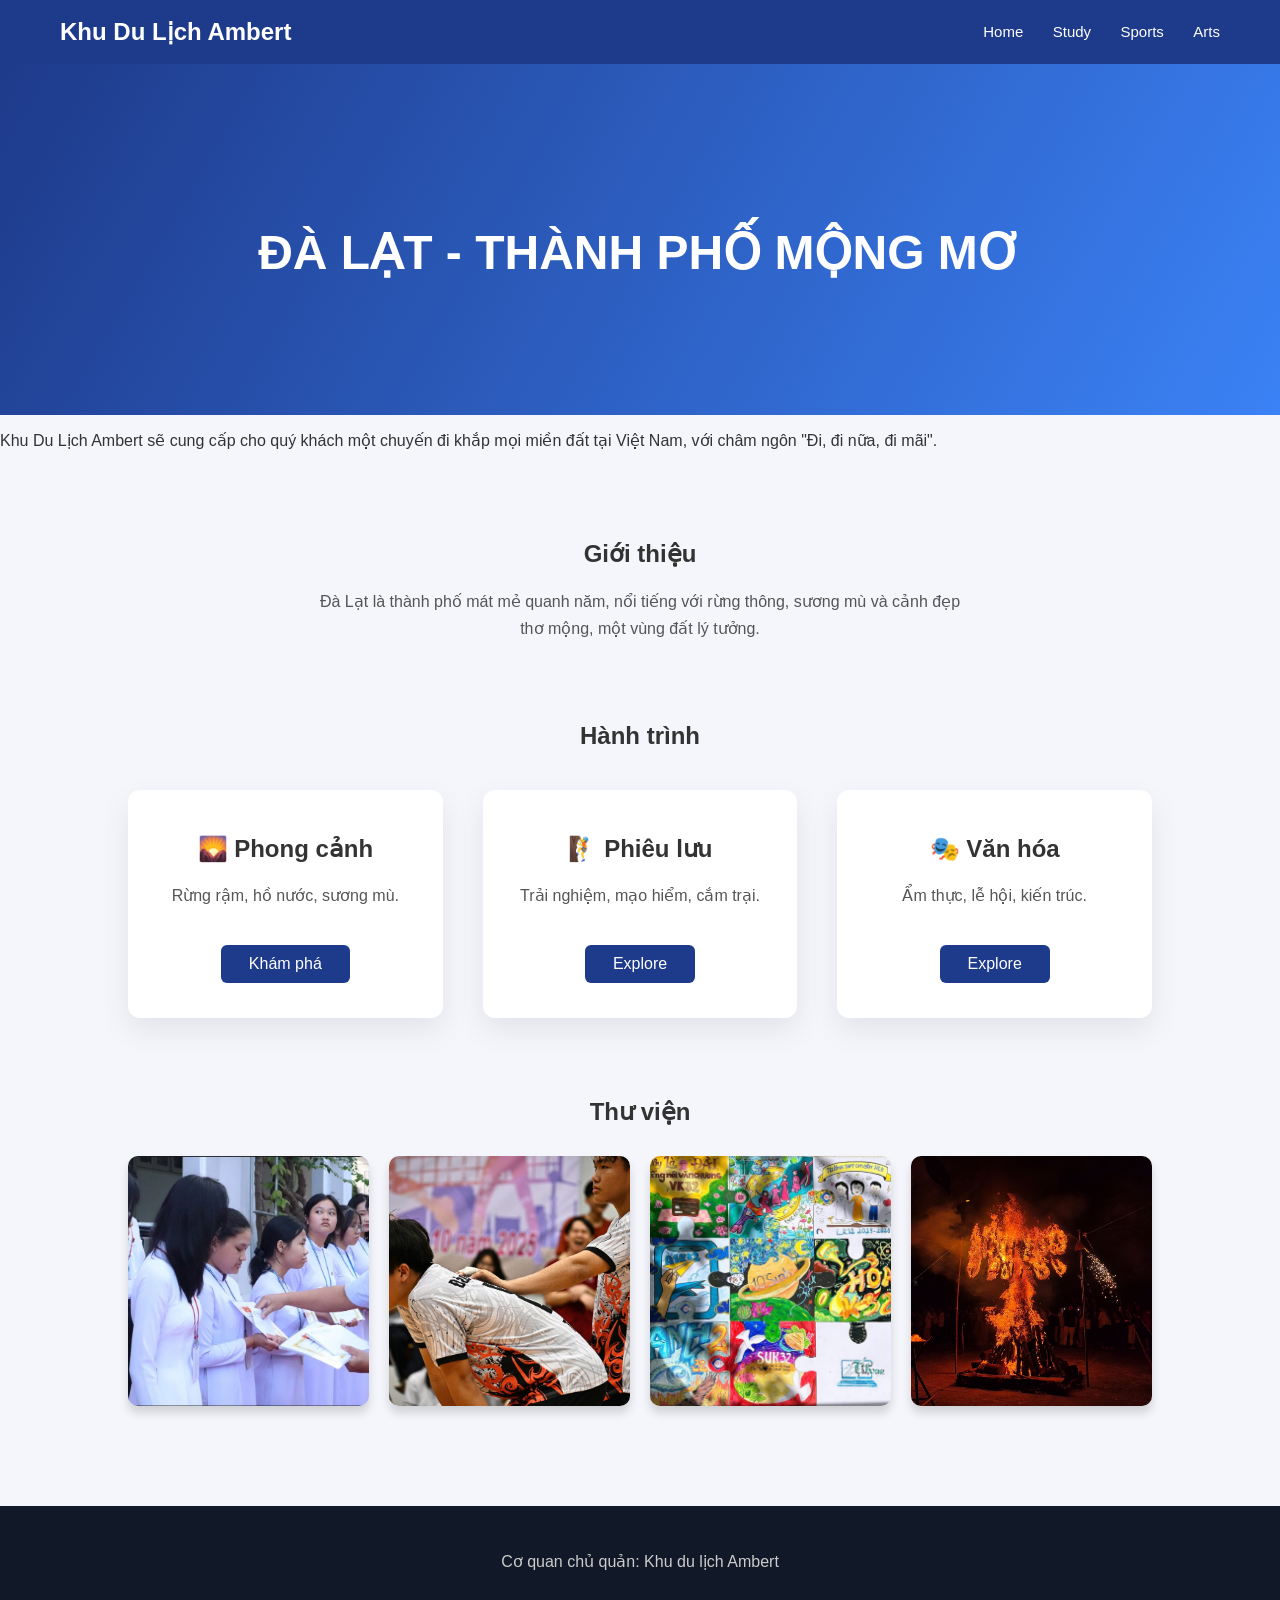
==== index.html @ f50db27b "index.html" ====
<!DOCTYPE html>
<html lang="en">

<head>
<link rel="stylesheet" href="style.css">
<meta charset="UTF-8">
<title>Amlbert Tour</title>



</head>

<body data-page="home">

<nav>

<h2>Khu Du Lịch Ambert</h2>

<div>
<a href="index.html">Home</a>
<a href="study.html">Study</a>
<a href="sports.html">Sports</a>
<a href="art.html">Arts</a>
</div>

</nav>

<section class="hero">

<h1>ĐÀ LẠT - THÀNH PHỐ MỘNG MƠ</h1>
</section>
<p>
Khu Du Lịch Ambert sẽ cung cấp cho quý khách một chuyến đi khắp mọi miền đất tại Việt Nam, với châm ngôn "Đi, đi nữa, đi mãi".
</p>
<section class="about">

<h2>Giới thiệu</h2>

<p>

Đà Lạt là thành phố mát mẻ quanh năm, nổi tiếng với rừng thông, sương mù và cảnh đẹp thơ mộng, một vùng đất lý tưởng.

</p>

</section>


<div class="container">

<h2 style="text-align:center;margin-bottom:40px;">Hành trình</h2>

<div class="clubs">

<div class="club">

<h2>🌄 Phong cảnh</h2>

<p>
Rừng rậm, hồ nước, sương mù.</p>

<a href="study.html">Khám phá</a>

</div>

<div class="club">

<h2>🧗 Phiêu lưu</h2>

<p>
Trải nghiệm, mạo hiểm, cắm trại.</p>

<a href="sports.html">Explore</a>

</div>

<div class="club">

<h2>🎭 Văn hóa</h2>

<p>
Ẩm thực, lễ hội, kiến trúc.</p>

<a href="art.html">Explore</a>

</div>

</div>




<section style="margin-top:80px;text-align:center">

<h2>Thư viện</h2>

<div class="gallery">

<div class="g1"></div>
<div class="g2"></div>
<div class="g3"></div>
<div class="g4"></div>

</div>

</section>


</div>


<footer>

<p>Cơ quan chủ quản: Khu du lịch Ambert</p>

</footer>

</body>
</html>
---- style.css ----
body[data-page="home"]{margin:0;
font-family: "Segoe UI", Arial;
background:#f4f6fb;
color:#333;}
body[data-page="home"] /* NAVBAR */

nav{display:flex;
justify-content:space-between;
align-items:center;
padding:18px 60px;
background:#1e3a8a;
color:white;}
body[data-page="home"] nav h2{margin:0;}
body[data-page="home"] nav a{color:white;
text-decoration:none;
margin-left:25px;
font-size:15px;}
body[data-page="home"] /* HERO */

.hero{background:linear-gradient(120deg,#1e3a8a,#3b82f6);
color:white;
text-align:center;
padding:120px 20px;}
body[data-page="home"] .hero h1{font-size:48px;
margin-bottom:15px;}
body[data-page="home"] .hero p{font-size:18px;
opacity:0.9;
max-width:600px;
margin:auto;}
body[data-page="home"] /* CONTAINER */

.container{width:80%;
margin:auto;
margin-top:80px;}
body[data-page="home"] /* CLUB CARDS */

.clubs{display:flex;
gap:40px;}
body[data-page="home"] .club{background:white;
padding:35px;
border-radius:12px;
box-shadow:0 12px 30px rgba(0,0,0,0.08);
flex:1;
text-align:center;
transition:0.3s;}
body[data-page="home"] .club:hover{transform:translateY(-10px);
box-shadow:0 15px 35px rgba(0,0,0,0.12);}
body[data-page="home"] .club h2{margin-top:10px;}
body[data-page="home"] .club p{color:#555;
line-height:1.6;}
body[data-page="home"] .club a{display:inline-block;
margin-top:20px;
padding:10px 28px;
background:#1e3a8a;
color:white;
text-decoration:none;
border-radius:6px;}
body[data-page="home"] /* ABOUT */

.about{text-align:center;
margin-top:90px;}
body[data-page="home"] .about p{max-width:650px;
margin:auto;
line-height:1.7;
color:#555;}
body[data-page="home"] /* FEATURES */

.features{display:flex;
gap:40px;
margin-top:60px;}
body[data-page="home"] .feature{background:white;
padding:30px;
border-radius:10px;
box-shadow:0 10px 25px rgba(0,0,0,0.08);
flex:1;
text-align:center;}
body[data-page="home"] /* GALLERY */

.gallery{display:grid;
grid-template-columns:repeat(auto-fit,minmax(220px,1fr));
gap:20px;
margin-top:30px;
}
body[data-page="home"] .gallery div{
height:250px;
border-radius:10px;
background-size:cover;
background-position:center;
box-shadow:0 7px 10px rgba(0,0,0,0.15);}
body[data-page="home"] .g1{
background-image:url("index1.jpg");
}

body[data-page="home"] .g2{
background-image:url("index2.jpg");
}

body[data-page="home"] .g3{
background-image:url("index3.jpg");
}

body[data-page="home"] .g4{
background-image:url("index4.jpg");}
body[data-page="home"] /* FOOTER */

footer{margin-top:100px;
background:#111827;
color:#ccc;
padding:40px;
text-align:center;}
body[data-page="home"] footer p{margin:6px 0;}

body[data-page="study"]{margin:0;
font-family:Segoe UI, Arial;
background:#f4f6fb;}
body[data-page="study"] /* NAVBAR */

nav{display:flex;
justify-content:space-between;
align-items:center;
padding:18px 60px;
background:#1e3a8a;
color:white;}
body[data-page="study"] nav a{color:white;
text-decoration:none;
margin-left:25px;}
body[data-page="study"] /* HERO */

.hero{background:linear-gradient(120deg,#f97316,#fdba74);
color:white;
text-align:center;
padding:120px 20px;}
body[data-page="study"] .hero h1{font-size:46px;}
body[data-page="study"] /* CONTAINER */

.container{width:80%;
margin:auto;
margin-top:70px;}
body[data-page="study"] /* CLUBS */

.clubs{display:flex;
flex-wrap:wrap;
gap:30px;}
body[data-page="study"] .club{background:white;
padding:30px;
border-radius:10px;
box-shadow:0 10px 25px rgba(0,0,0,0.08);
flex:1;
min-width:230px;}
body[data-page="study"] .club h3{color:#f97316;}
body[data-page="study"] /* ACTIVITIES */

.activities{margin-top:70px;}
body[data-page="study"] .activities ul{line-height:1.9;}
body[data-page="study"] /* GALLERY */

.gallery{display:grid;
grid-template-columns:repeat(auto-fit,minmax(220px,1fr));
gap:20px;
margin-top:30px;}
body[data-page="study"] .gallery div{
height:250px;
border-radius:10px;
background-size:cover;
background-position:center;
box-shadow:0 7px 10px rgba(0,0,0,0.15);}
body[data-page="study"] .g1{
background-image:url("study1.jpg");
}

body[data-page="study"] .g2{
background-image:url("study2.jpg");
}

body[data-page="study"] .g3{
background-image:url("study3.jpg");
}

body[data-page="study"] .g4{
background-image:url("study4.jpg");
}

body[data-page="study"]

form{margin-top:60px;
background:white;
padding:25px;
border-radius:10px;
box-shadow:0 10px 25px rgba(0,0,0,0.08);}
body[data-page="study"] input,body[data-page="study"] select{width:100%;
padding:10px;
margin:10px 0;}
body[data-page="study"] button{background:#f97316;
color:white;
border:none;
padding:10px 20px;
border-radius:6px;}
body[data-page="study"] /* FOOTER */

footer{margin-top:80px;
background:#111827;
color:#ccc;
text-align:center;
padding:30px;}

body[data-page="sports"] {margin:0;font-family:Segoe UI;background:#f4f6fb;}
body[data-page="sports"] nav{display:flex;
justify-content:space-between;
padding:18px 60px;
background:#1e3a8a;
color:white;}
body[data-page="sports"] nav a{color:white;text-decoration:none;margin-left:25px;}
body[data-page="sports"] .hero{background:linear-gradient(120deg,#16a34a,#4ade80);
color:white;
text-align:center;
padding:120px 20px;}
body[data-page="sports"] .container{width:80%;margin:auto;margin-top:70px;}
body[data-page="sports"] .clubs{display:flex;flex-wrap:wrap;gap:30px;}
body[data-page="sports"] .club{background:white;
padding:30px;
border-radius:10px;
box-shadow:0 10px 25px rgba(0,0,0,0.08);
flex:1;
min-width:230px;}
body[data-page="sports"] .club h3{color:#16a34a;}
body[data-page="sports"] .gallery{display:grid;
grid-template-columns:repeat(auto-fit,minmax(220px,1fr));
gap:20px;
margin-top:30px;}
body[data-page="sports"] .gallery div{
height:250px;
border-radius:10px;
background-size:cover;
background-position:center;
box-shadow:0 7px 10px rgba(0,0,0,0.15);
}
body[data-page="sports"] .g1{
background-image:url("sports1.jpg");
}

body[data-page="sports"] .g2{
background-image:url("sports2.jpg");
}

body[data-page="sports"] .g3{
background-image:url("sports3.jpg");
}

body[data-page="sports"] .g4{
background-image:url("sports4.jpg");
}
body[data-page="sports"] form{margin-top:60px;
background:white;
padding:25px;
border-radius:10px;
box-shadow:0 10px 25px rgba(0,0,0,0.08);}
body[data-page="sports"] input,body[data-page="sports"] select{width:100%;padding:10px;margin:10px 0;}
body[data-page="sports"] button{background:#16a34a;
color:white;
border:none;
padding:10px 20px;
border-radius:6px;}
body[data-page="sports"] footer{margin-top:80px;
background:#111827;
color:#ccc;
text-align:center;
padding:30px;}

body[data-page="art"] {margin:0;font-family:Segoe UI;background:#f4f6fb;}
body[data-page="art"] nav{display:flex;
justify-content:space-between;
padding:18px 60px;
background:#1e3a8a;
color:white;}
body[data-page="art"] nav a{color:white;text-decoration:none;margin-left:25px;}
body[data-page="art"] .hero{background:linear-gradient(120deg,#9333ea,#c084fc);
color:white;
text-align:center;
padding:120px 20px;}
body[data-page="art"] .container{width:80%;margin:auto;margin-top:70px;}
body[data-page="art"] .clubs{display:flex;flex-wrap:wrap;gap:30px;}
body[data-page="art"] .club{background:white;
padding:30px;
border-radius:10px;
box-shadow:0 10px 25px rgba(0,0,0,0.08);
flex:1;
min-width:230px;}
body[data-page="art"] .club h3{color:#9333ea;}
body[data-page="art"] .gallery{display:grid;
grid-template-columns:repeat(auto-fit,minmax(220px,1fr));
gap:20px;
margin-top:30px;}
body[data-page="art"] .gallery div{
height:250px;
border-radius:10px;
background-size:cover;
background-position:center;
box-shadow:0 7px 10px rgba(0,0,0,0.15);}
body[data-page="art"] .g1{
background-image:url("art1.jpg");
}

body[data-page="art"] .g2{
background-image:url("art2.jpg");
}

body[data-page="art"] .g3{
background-image:url("art3.jpg");
}

body[data-page="art"] .g4{
background-image:url("art4.jpg");
}
body[data-page="art"] form{margin-top:60px;
background:white;
padding:25px;
border-radius:10px;
box-shadow:0 10px 25px rgba(0,0,0,0.08);}
body[data-page="art"] input,body[data-page="art"] select{width:100%;padding:10px;margin:10px 0;}
body[data-page="art"] button{background:#9333ea;
color:white;
border:none;
padding:10px 20px;
border-radius:6px;}
body[data-page="art"] footer{margin-top:80px;
background:#111827;
color:#ccc;
text-align:center;
padding:30px;}
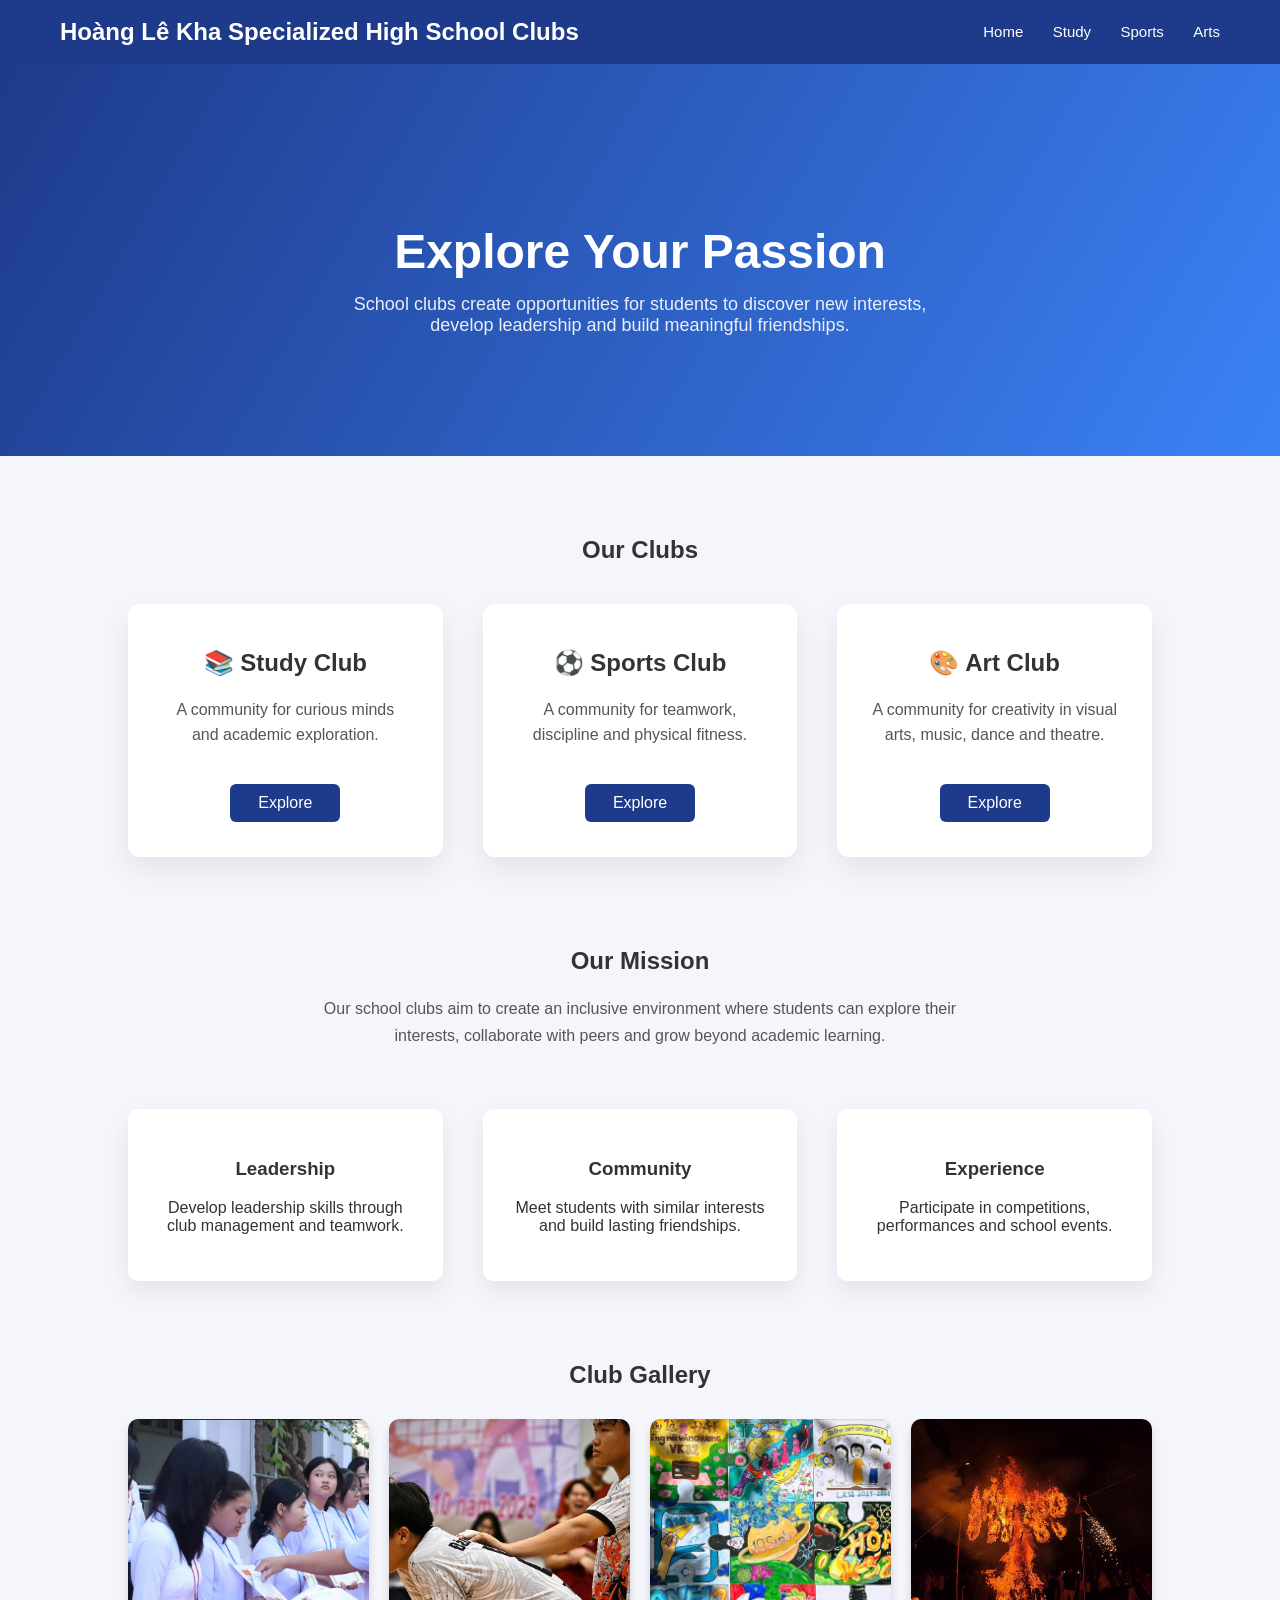
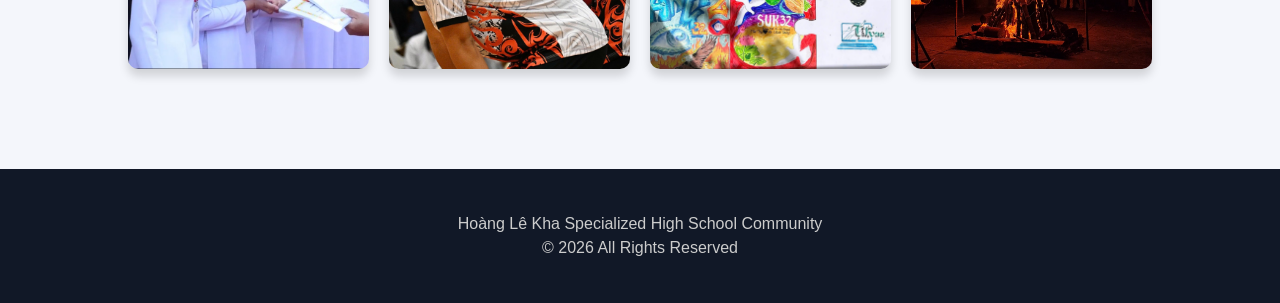
==== commit 19eb7284: "index.html" ====
--- a/index.html
+++ b/index.html
@@ -4,7 +4,7 @@
 <head>
 <link rel="stylesheet" href="style.css">
 <meta charset="UTF-8">
-<title>Amlbert Tour</title>
+<title>School Clubs</title>
 
 
 
@@ -14,7 +14,7 @@
 
 <nav>
 
-<h2>Khu Du Lịch Ambert</h2>
+<h2>Hoàng Lê Kha Specialized High School Clubs</h2>
 
 <div>
 <a href="index.html">Home</a>
@@ -27,47 +27,39 @@
 
 <section class="hero">
 
-<h1>ĐÀ LẠT - THÀNH PHỐ MỘNG MƠ</h1>
-</section>
-<p>
-Khu Du Lịch Ambert sẽ cung cấp cho quý khách một chuyến đi khắp mọi miền đất tại Việt Nam, với châm ngôn "Đi, đi nữa, đi mãi".
-</p>
-<section class="about">
-
-<h2>Giới thiệu</h2>
+<h1>Explore Your Passion</h1>
 
 <p>
-
-Đà Lạt là thành phố mát mẻ quanh năm, nổi tiếng với rừng thông, sương mù và cảnh đẹp thơ mộng, một vùng đất lý tưởng.
-
+School clubs create opportunities for students to discover new interests,
+develop leadership and build meaningful friendships.
 </p>
 
 </section>
 
-
 <div class="container">
 
-<h2 style="text-align:center;margin-bottom:40px;">Hành trình</h2>
+<h2 style="text-align:center;margin-bottom:40px;">Our Clubs</h2>
 
 <div class="clubs">
 
 <div class="club">
 
-<h2>🌄 Phong cảnh</h2>
+<h2>📚 Study Club</h2>
 
 <p>
-Rừng rậm, hồ nước, sương mù.</p>
+A community for curious minds and 
+academic exploration.</p>
 
-<a href="study.html">Khám phá</a>
+<a href="study.html">Explore</a>
 
 </div>
 
 <div class="club">
 
-<h2>🧗 Phiêu lưu</h2>
+<h2>⚽ Sports Club</h2>
 
 <p>
-Trải nghiệm, mạo hiểm, cắm trại.</p>
+A community for teamwork, discipline and physical fitness.</p>
 
 <a href="sports.html">Explore</a>
 
@@ -75,10 +67,10 @@
 
 <div class="club">
 
-<h2>🎭 Văn hóa</h2>
+<h2>🎨 Art Club</h2>
 
 <p>
-Ẩm thực, lễ hội, kiến trúc.</p>
+A community for creativity in visual arts, music, dance and theatre.</p>
 
 <a href="art.html">Explore</a>
 
@@ -87,11 +79,44 @@
 </div>
 
 
+<section class="about">
+
+<h2>Our Mission</h2>
+
+<p>
+
+Our school clubs aim to create an inclusive environment where students
+can explore their interests, collaborate with peers and grow beyond
+academic learning.
+
+</p>
+
+</section>
+
+
+<section class="features">
+
+<div class="feature">
+<h3>Leadership</h3>
+<p>Develop leadership skills through club management and teamwork.</p>
+</div>
+
+<div class="feature">
+<h3>Community</h3>
+<p>Meet students with similar interests and build lasting friendships.</p>
+</div>
+
+<div class="feature">
+<h3>Experience</h3>
+<p>Participate in competitions, performances and school events.</p>
+</div>
+
+</section>
 
 
 <section style="margin-top:80px;text-align:center">
 
-<h2>Thư viện</h2>
+<h2>Club Gallery</h2>
 
 <div class="gallery">
 
@@ -110,7 +135,8 @@
 
 <footer>
 
-<p>Cơ quan chủ quản: Khu du lịch Ambert</p>
+<p>Hoàng Lê Kha Specialized High School Community</p>
+<p>© 2026 All Rights Reserved</p>
 
 </footer>
 
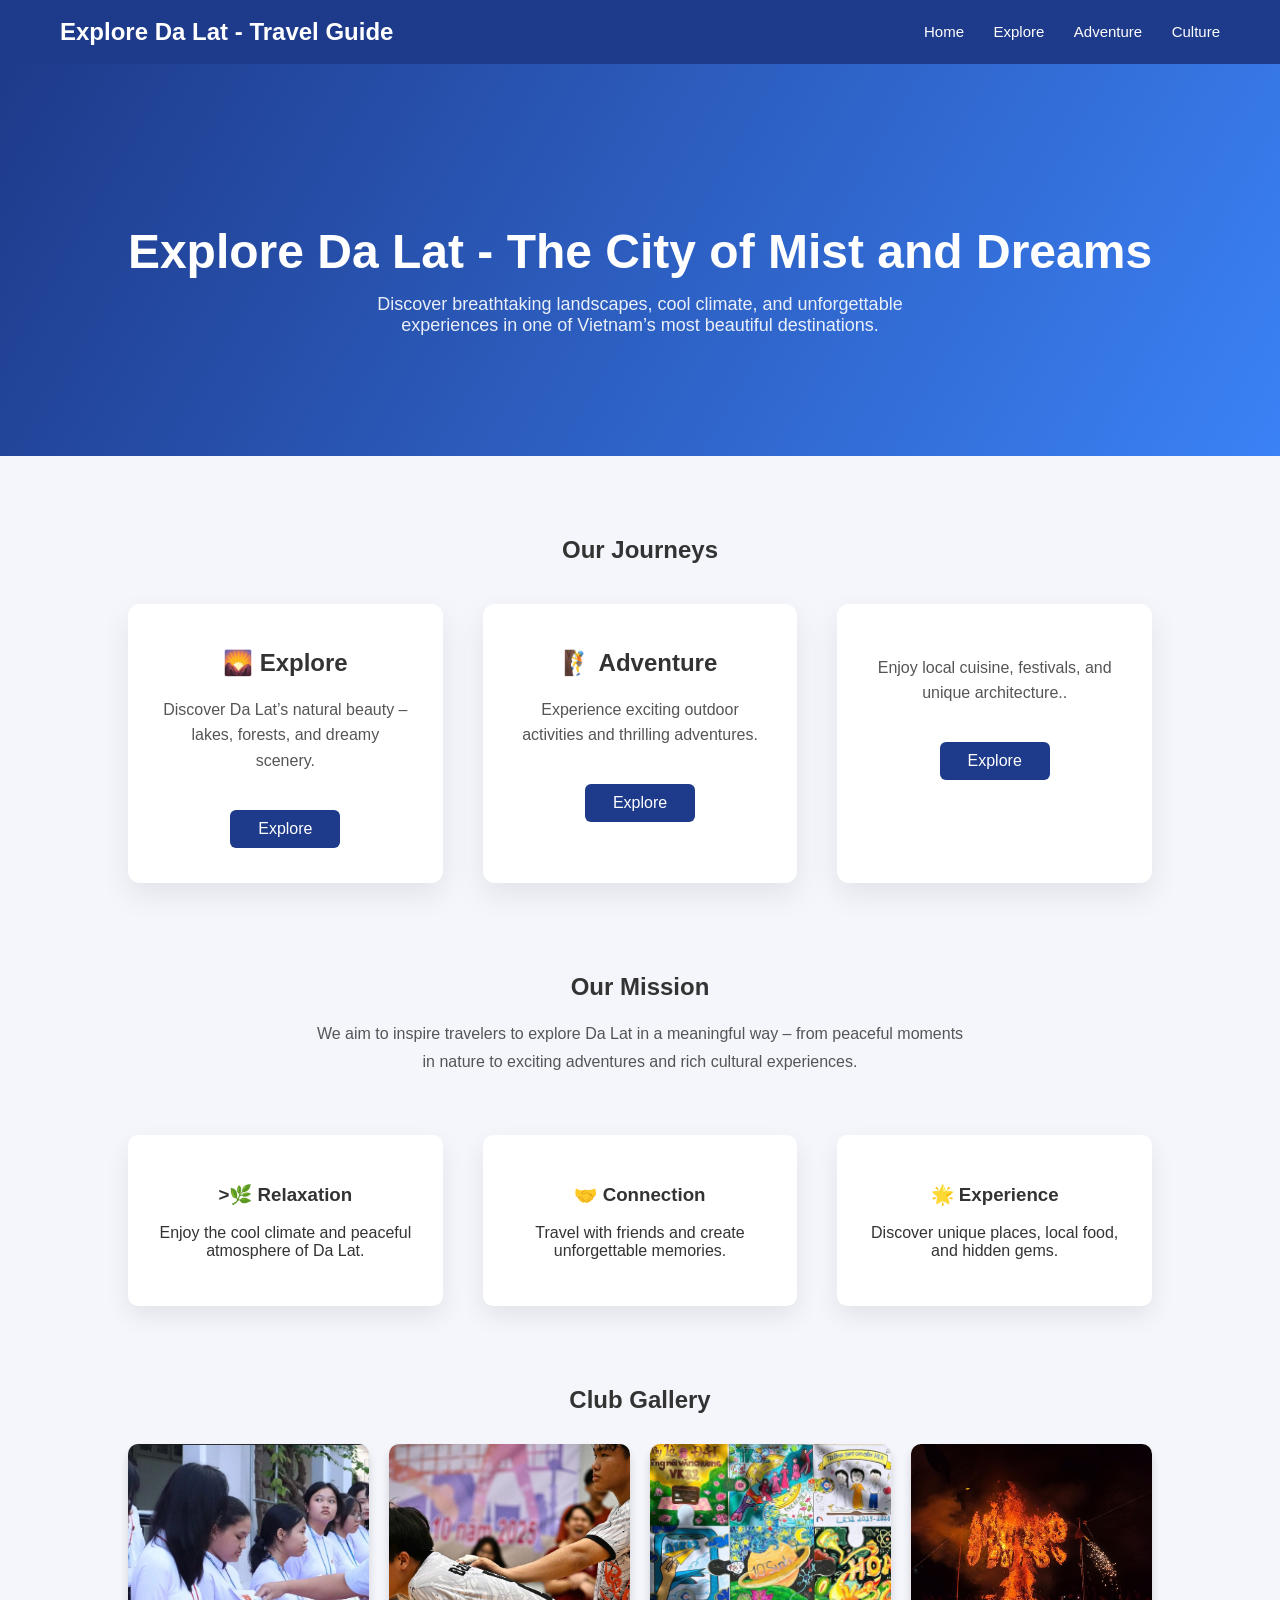
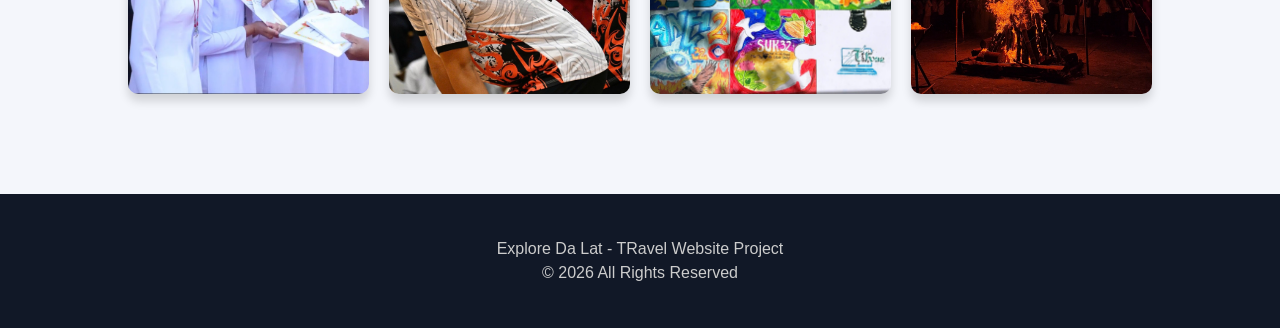
==== commit 539fc0c6: "index.html" ====
--- a/index.html
+++ b/index.html
@@ -14,41 +14,39 @@
 
 <nav>
 
-<h2>Hoàng Lê Kha Specialized High School Clubs</h2>
+<h2>Explore Da Lat - Travel Guide</h2>
 
 <div>
 <a href="index.html">Home</a>
-<a href="study.html">Study</a>
-<a href="sports.html">Sports</a>
-<a href="art.html">Arts</a>
+<a href="study.html">Explore</a>
+<a href="sports.html">Adventure</a>
+<a href="art.html">Culture</a>
 </div>
 
 </nav>
 
 <section class="hero">
 
-<h1>Explore Your Passion</h1>
+<h1>Explore Da Lat - The City of Mist and Dreams</h1>
 
 <p>
-School clubs create opportunities for students to discover new interests,
-develop leadership and build meaningful friendships.
+Discover breathtaking landscapes, cool climate, and unforgettable experiences in one of Vietnam’s most beautiful destinations.
 </p>
 
 </section>
 
 <div class="container">
 
-<h2 style="text-align:center;margin-bottom:40px;">Our Clubs</h2>
+<h2 style="text-align:center;margin-bottom:40px;">Our Journeys</h2>
 
 <div class="clubs">
 
 <div class="club">
 
-<h2>📚 Study Club</h2>
+<h2>🌄 Explore</h2>
 
 <p>
-A community for curious minds and 
-academic exploration.</p>
+Discover Da Lat’s natural beauty – lakes, forests, and dreamy scenery.</p>
 
 <a href="study.html">Explore</a>
 
@@ -56,10 +54,10 @@
 
 <div class="club">
 
-<h2>⚽ Sports Club</h2>
+<h2>🧗 Adventure</h2>
 
 <p>
-A community for teamwork, discipline and physical fitness.</p>
+Experience exciting outdoor activities and thrilling adventures.</p>
 
 <a href="sports.html">Explore</a>
 
@@ -67,10 +65,10 @@
 
 <div class="club">
 
-<h2>🎨 Art Club</h2>
+<h2🎭 Culture</h2>
 
 <p>
-A community for creativity in visual arts, music, dance and theatre.</p>
+Enjoy local cuisine, festivals, and unique architecture..</p>
 
 <a href="art.html">Explore</a>
 
@@ -85,9 +83,7 @@
 
 <p>
 
-Our school clubs aim to create an inclusive environment where students
-can explore their interests, collaborate with peers and grow beyond
-academic learning.
+  We aim to inspire travelers to explore Da Lat in a meaningful way – from peaceful moments in nature to exciting adventures and rich cultural experiences.
 
 </p>
 
@@ -97,18 +93,18 @@
 <section class="features">
 
 <div class="feature">
-<h3>Leadership</h3>
-<p>Develop leadership skills through club management and teamwork.</p>
+<h3>>🌿 Relaxation</h3>
+<p>Enjoy the cool climate and peaceful atmosphere of Da Lat.</p>
 </div>
 
 <div class="feature">
-<h3>Community</h3>
-<p>Meet students with similar interests and build lasting friendships.</p>
+<h3>🤝 Connection</h3>
+<p>Travel with friends and create unforgettable memories.</p>
 </div>
 
 <div class="feature">
-<h3>Experience</h3>
-<p>Participate in competitions, performances and school events.</p>
+<h3>🌟 Experience</h3>
+<p>Discover unique places, local food, and hidden gems.</p>
 </div>
 
 </section>
@@ -135,7 +131,7 @@
 
 <footer>
 
-<p>Hoàng Lê Kha Specialized High School Community</p>
+<p>Explore Da Lat - TRavel Website Project</p>
 <p>© 2026 All Rights Reserved</p>
 
 </footer>
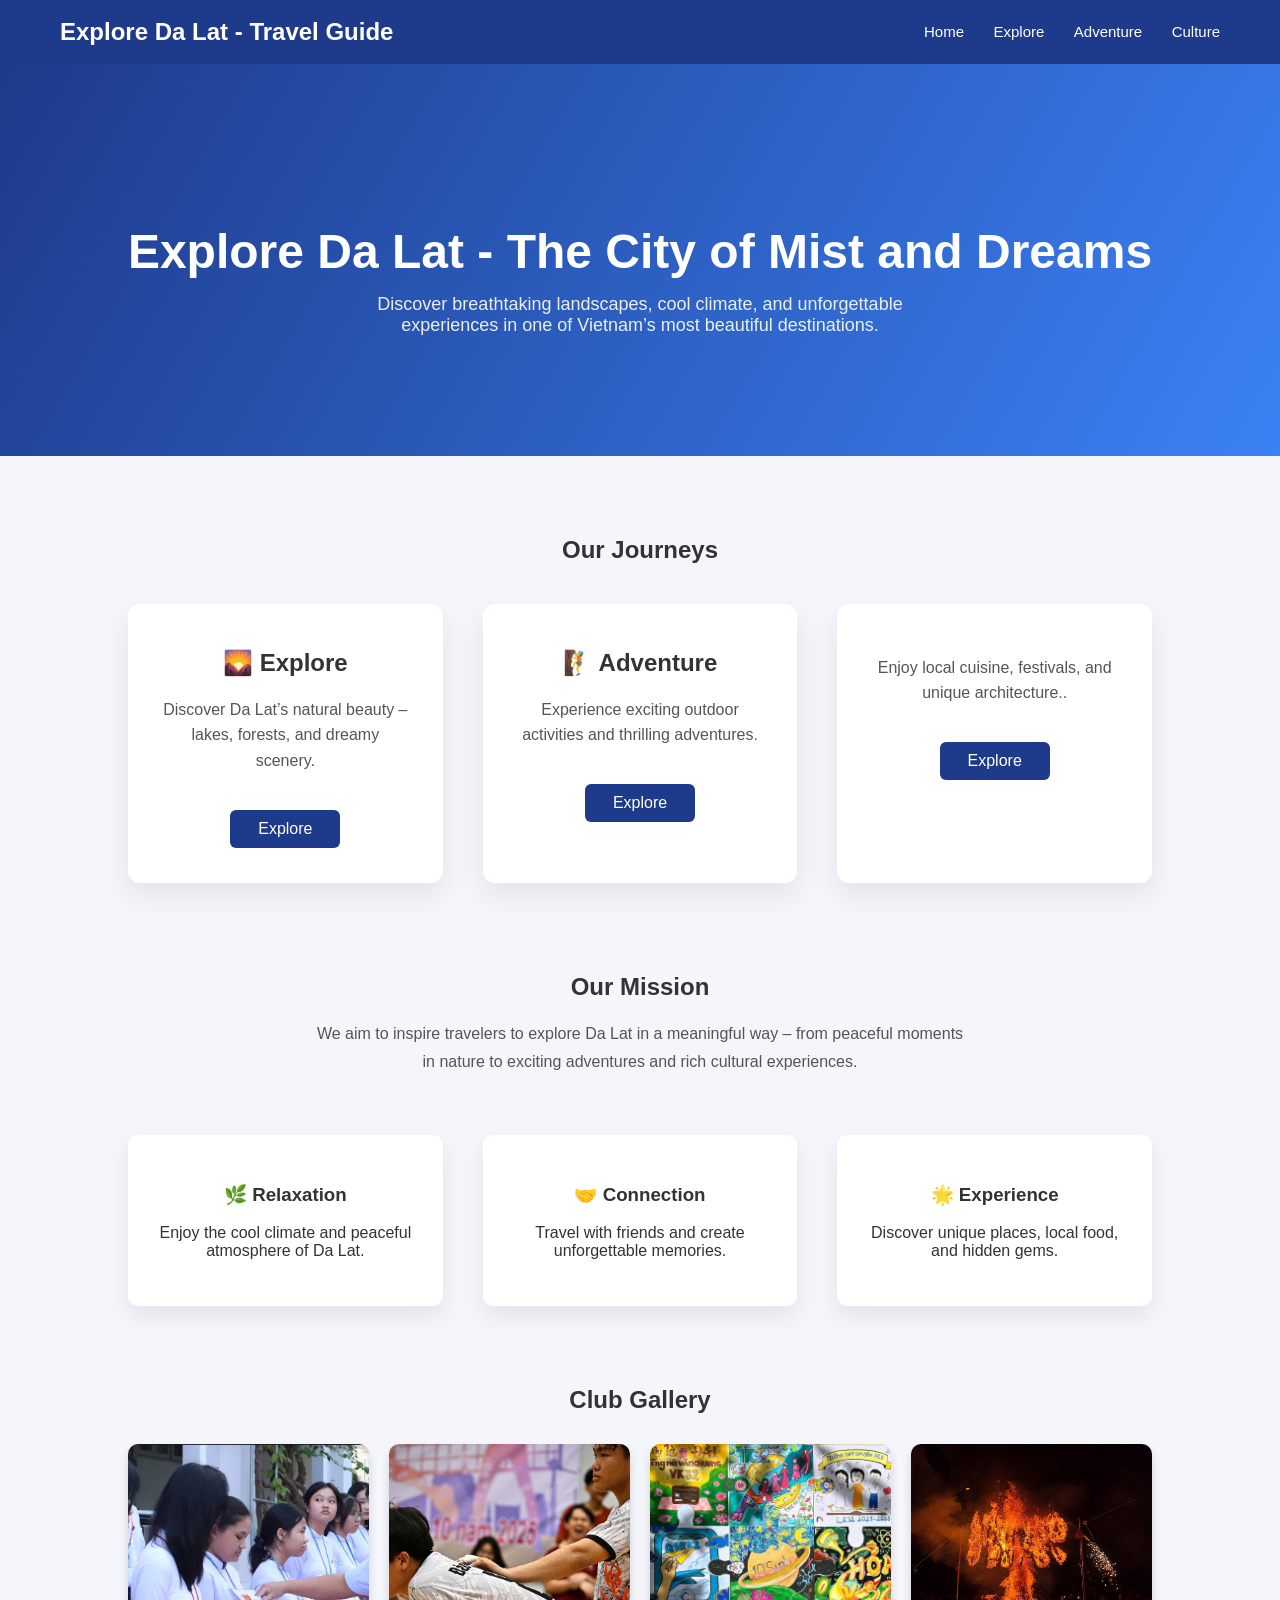
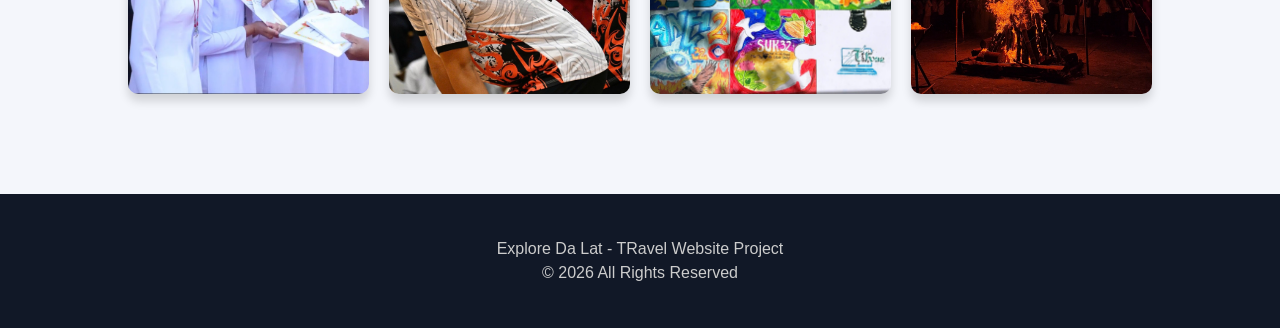
==== commit 9e3b809d: "index.html" ====
--- a/index.html
+++ b/index.html
@@ -93,7 +93,7 @@
 <section class="features">
 
 <div class="feature">
-<h3>>🌿 Relaxation</h3>
+<h3>🌿 Relaxation</h3>
 <p>Enjoy the cool climate and peaceful atmosphere of Da Lat.</p>
 </div>
 
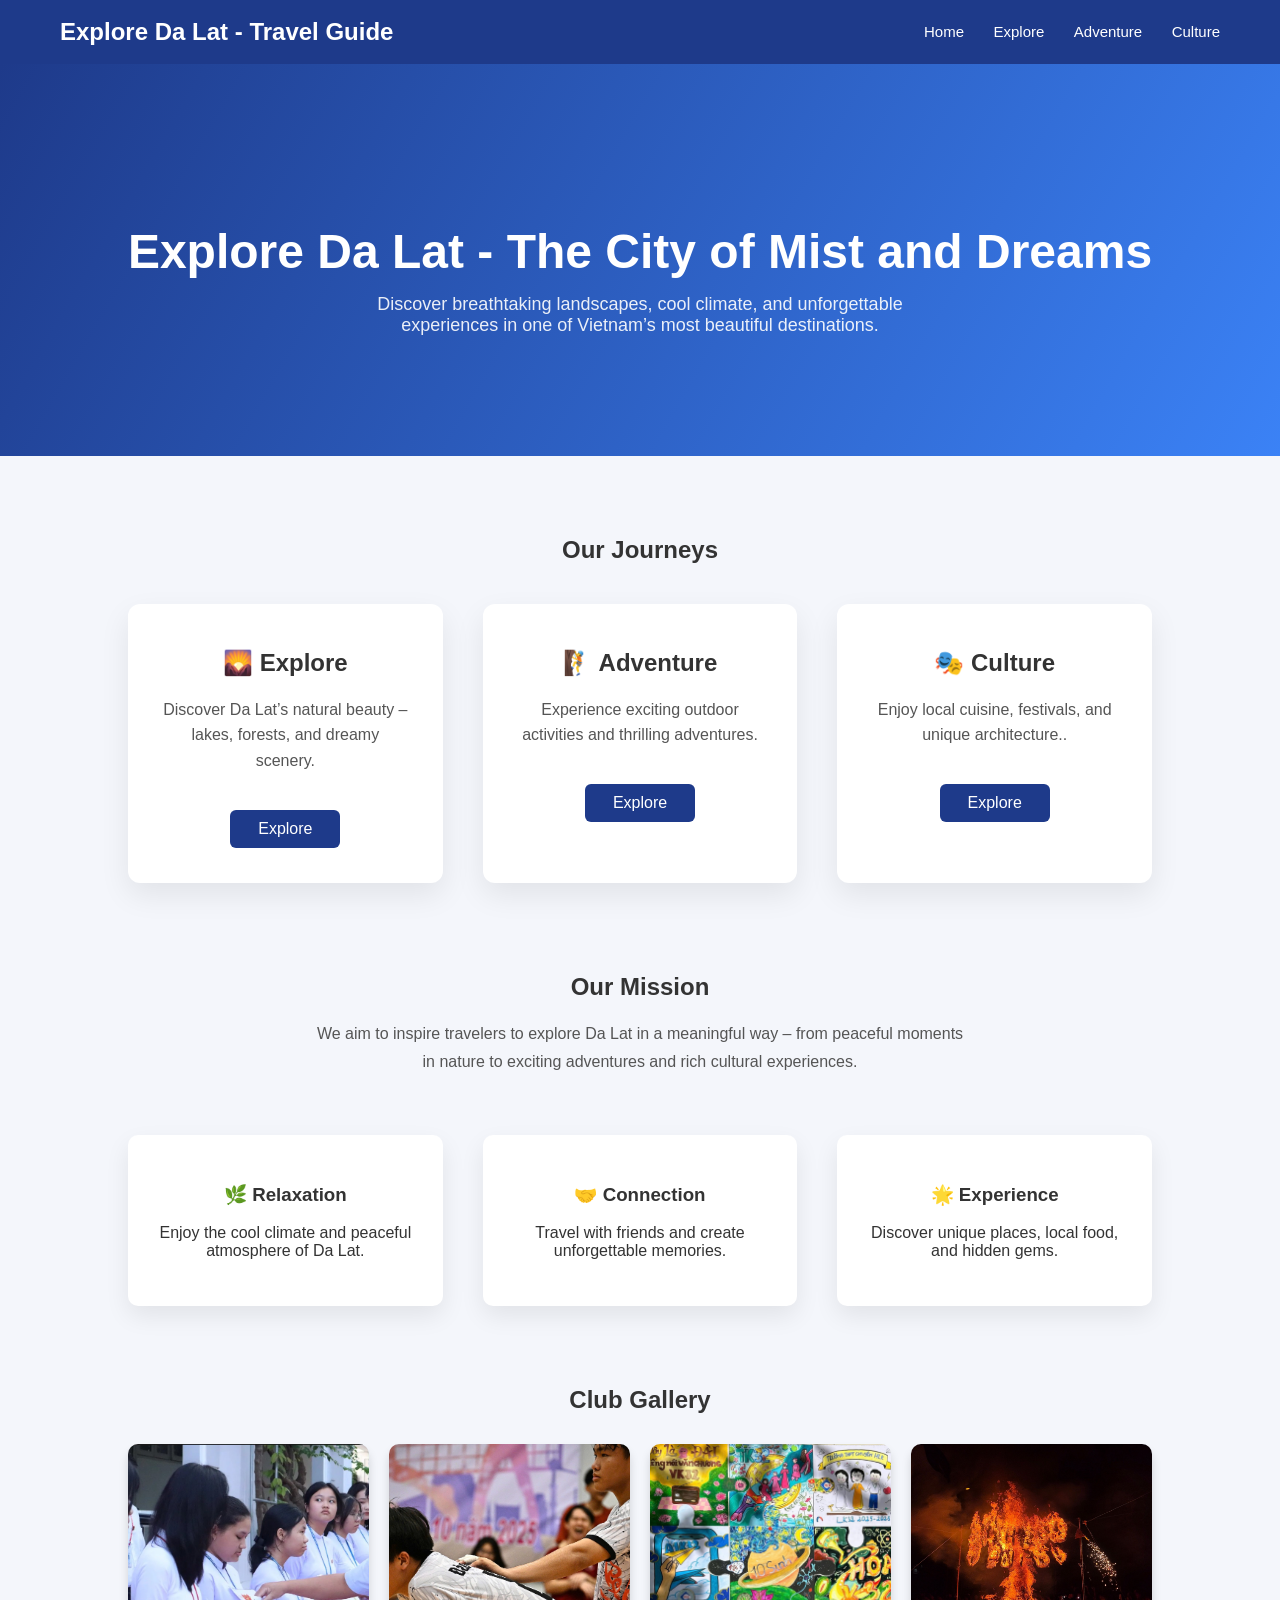
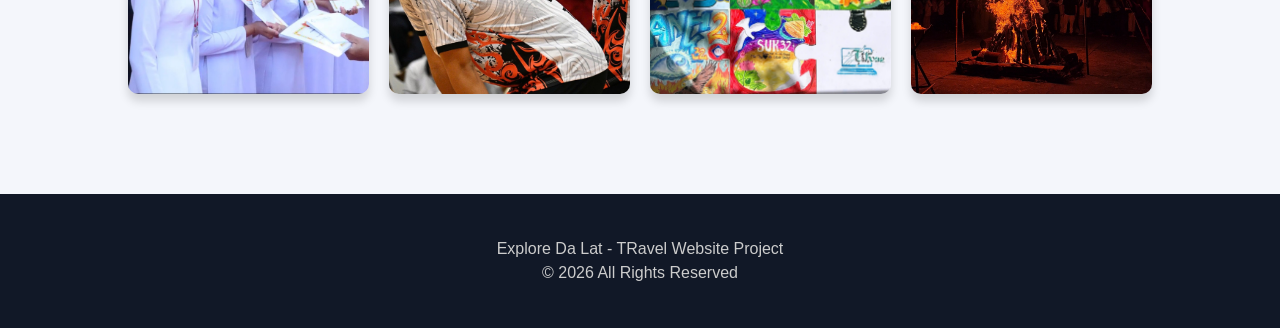
==== commit f500bbf8: "index.html" ====
--- a/index.html
+++ b/index.html
@@ -65,7 +65,7 @@
 
 <div class="club">
 
-<h2🎭 Culture</h2>
+<h2>🎭 Culture</h2>
 
 <p>
 Enjoy local cuisine, festivals, and unique architecture..</p>
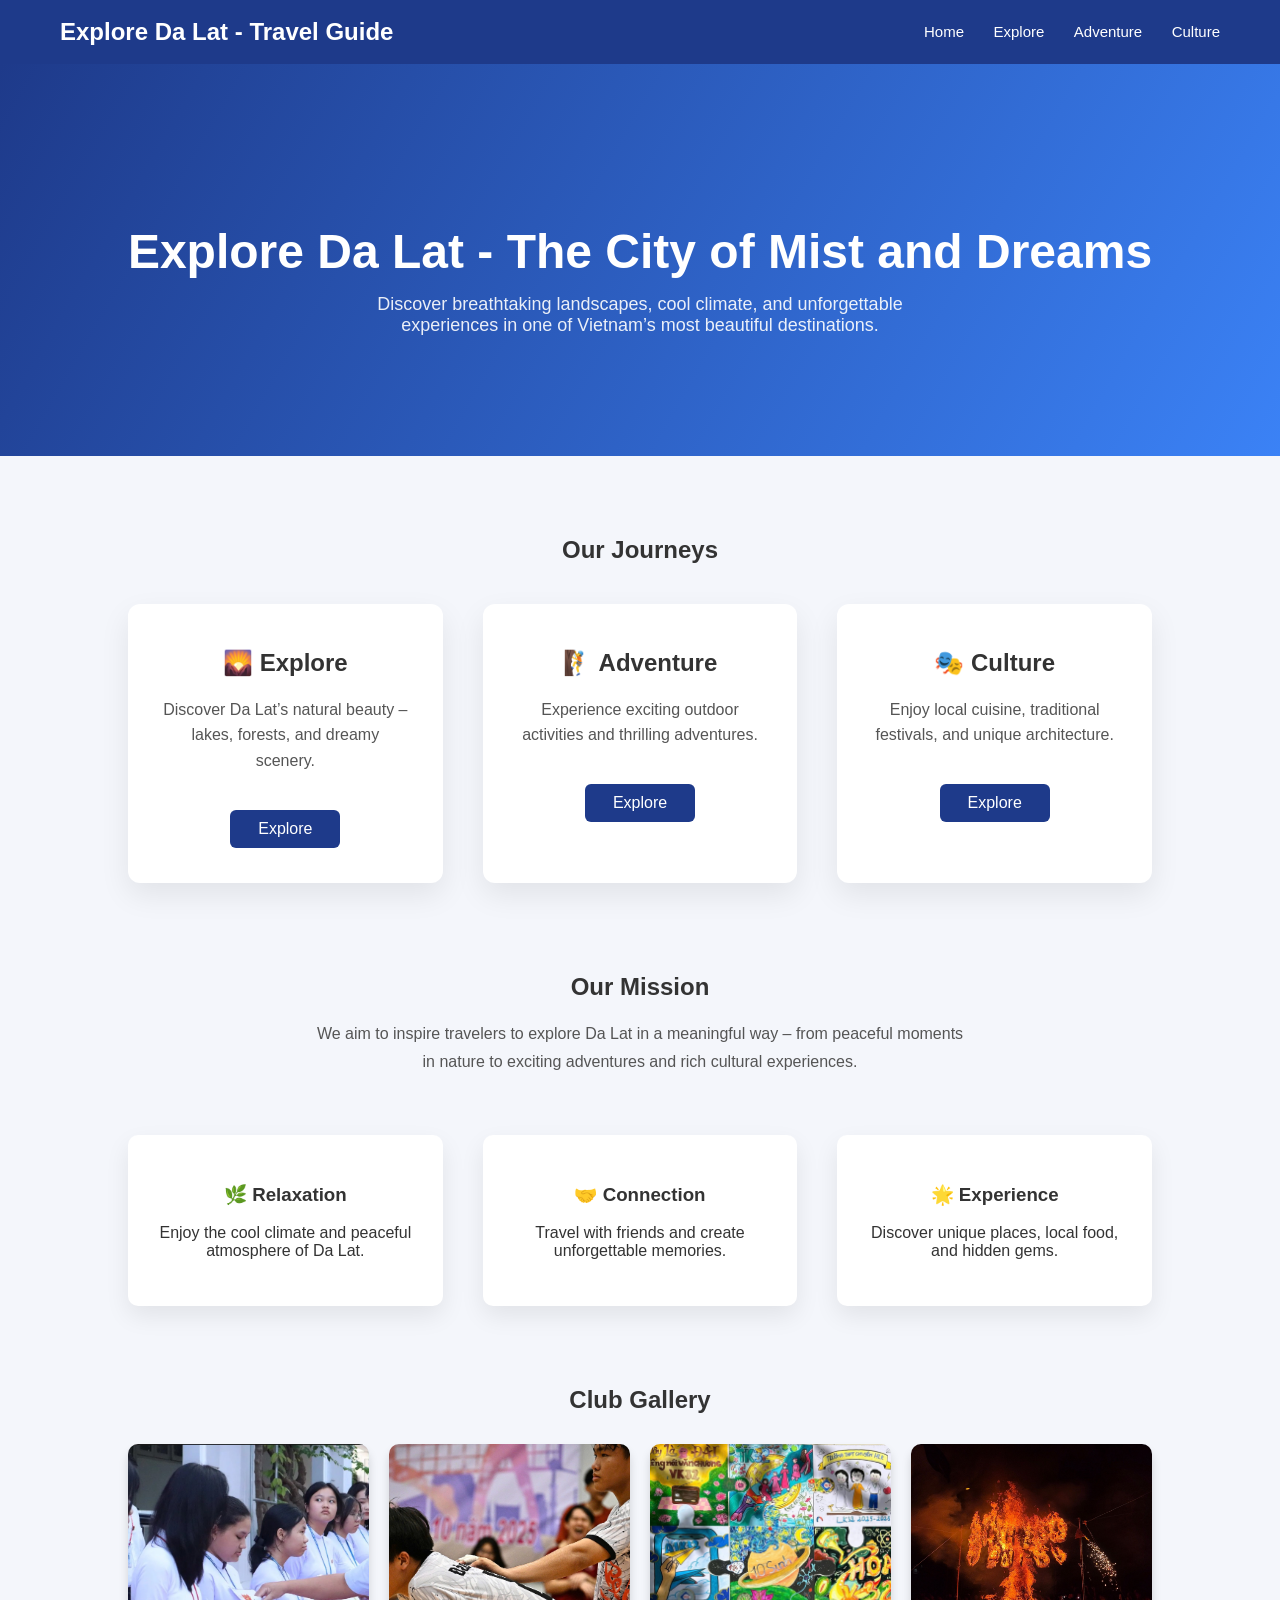
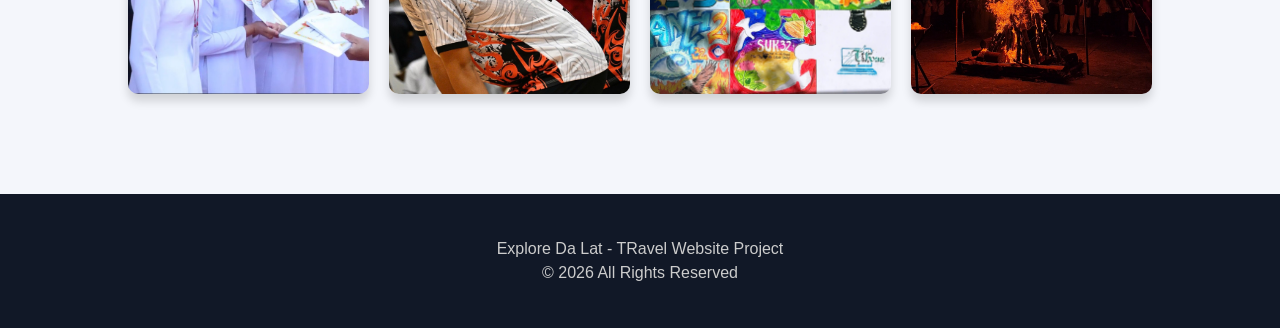
==== commit a295916b: "index.html" ====
--- a/index.html
+++ b/index.html
@@ -68,7 +68,7 @@
 <h2>🎭 Culture</h2>
 
 <p>
-Enjoy local cuisine, festivals, and unique architecture..</p>
+Enjoy local cuisine, traditional festivals, and unique architecture.</p>
 
 <a href="art.html">Explore</a>
 
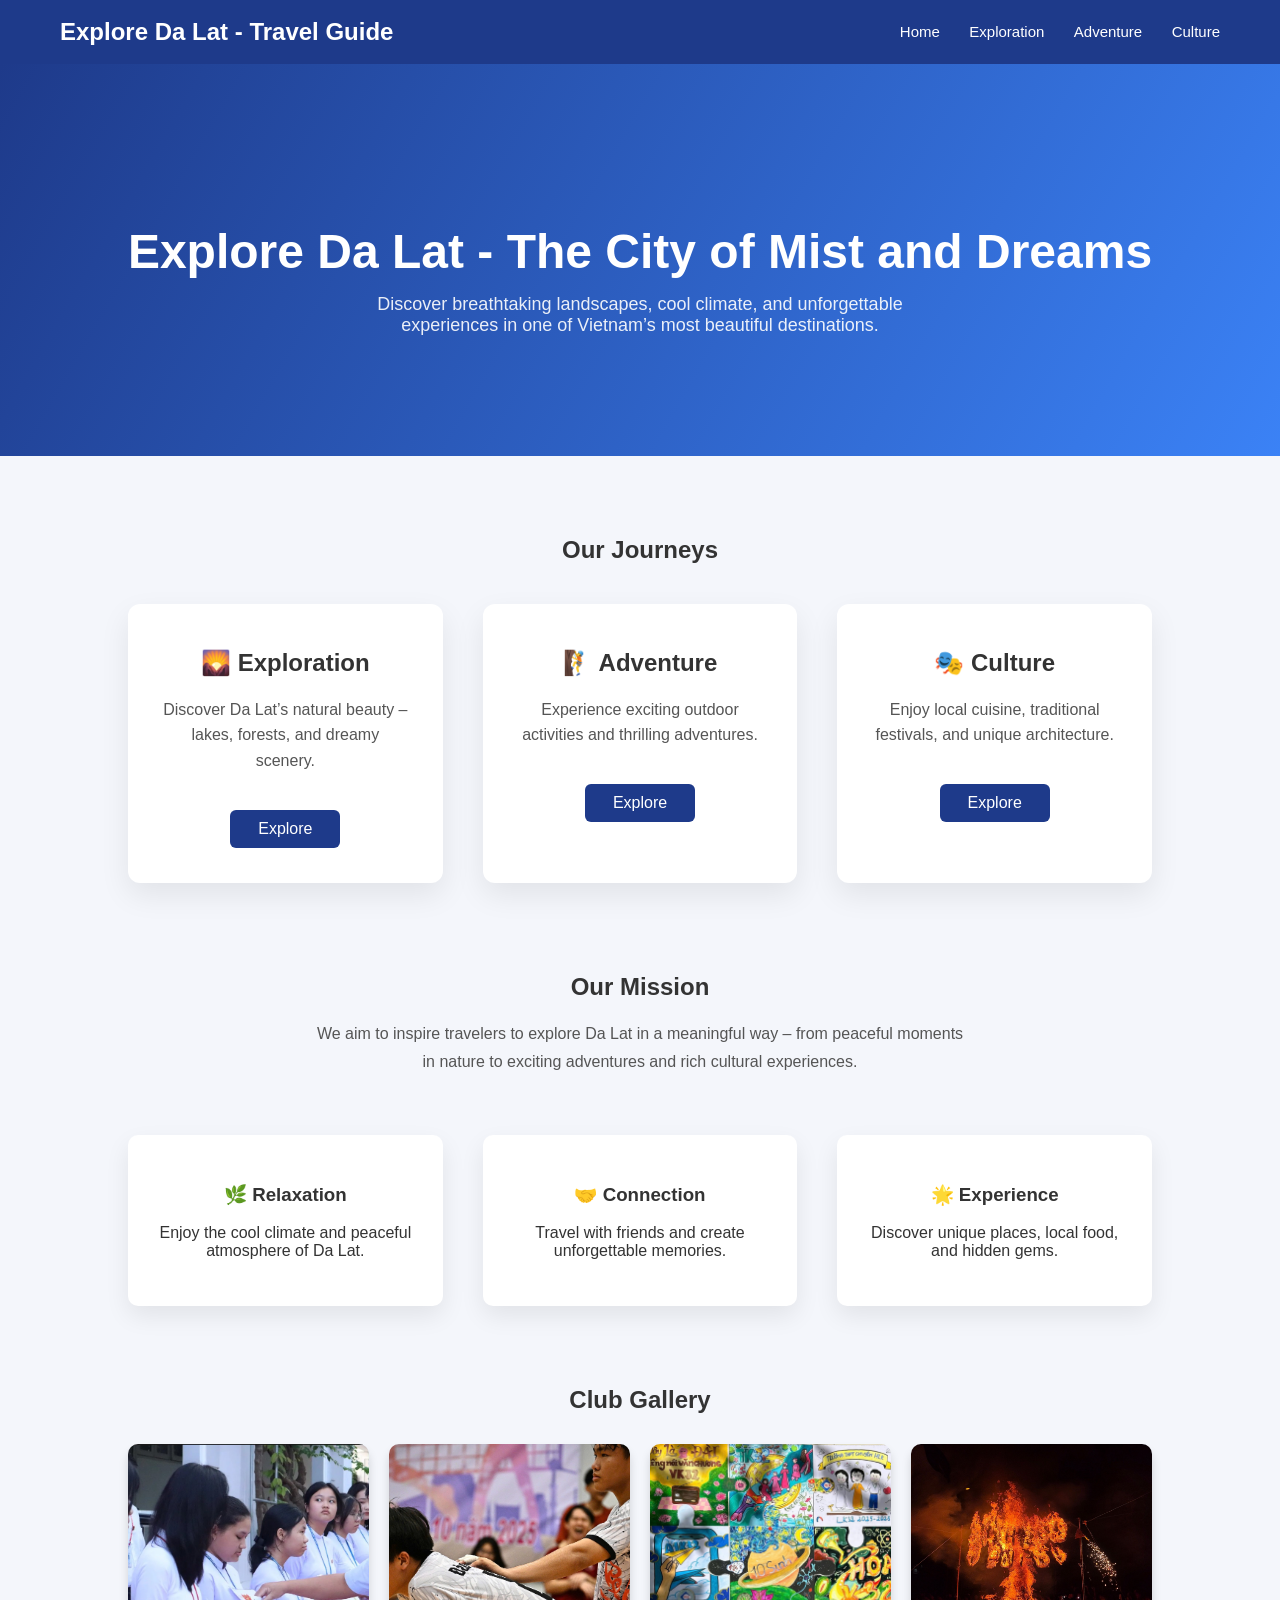
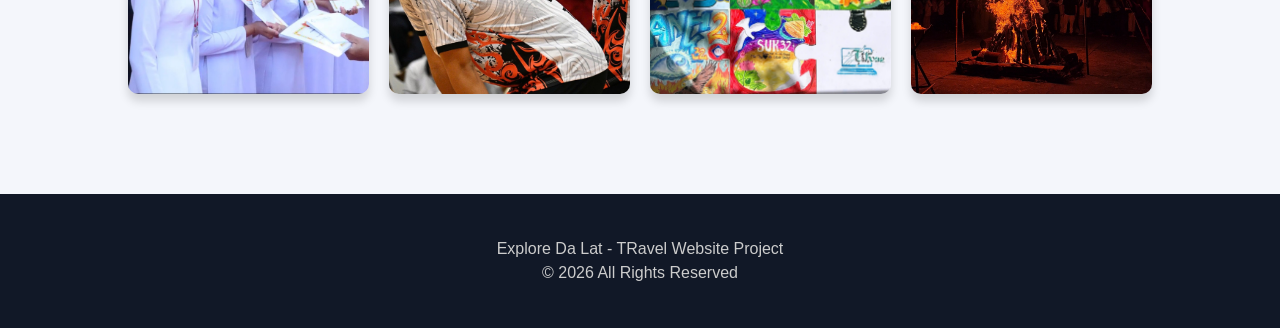
==== commit fcdbe245: "index.html" ====
--- a/index.html
+++ b/index.html
@@ -4,7 +4,7 @@
 <head>
 <link rel="stylesheet" href="style.css">
 <meta charset="UTF-8">
-<title>School Clubs</title>
+<title>Travel Guide</title>
 
 
 
@@ -18,7 +18,7 @@
 
 <div>
 <a href="index.html">Home</a>
-<a href="study.html">Explore</a>
+<a href="study.html">Exploration</a>
 <a href="sports.html">Adventure</a>
 <a href="art.html">Culture</a>
 </div>
@@ -43,7 +43,7 @@
 
 <div class="club">
 
-<h2>🌄 Explore</h2>
+<h2>🌄 Exploration</h2>
 
 <p>
 Discover Da Lat’s natural beauty – lakes, forests, and dreamy scenery.</p>
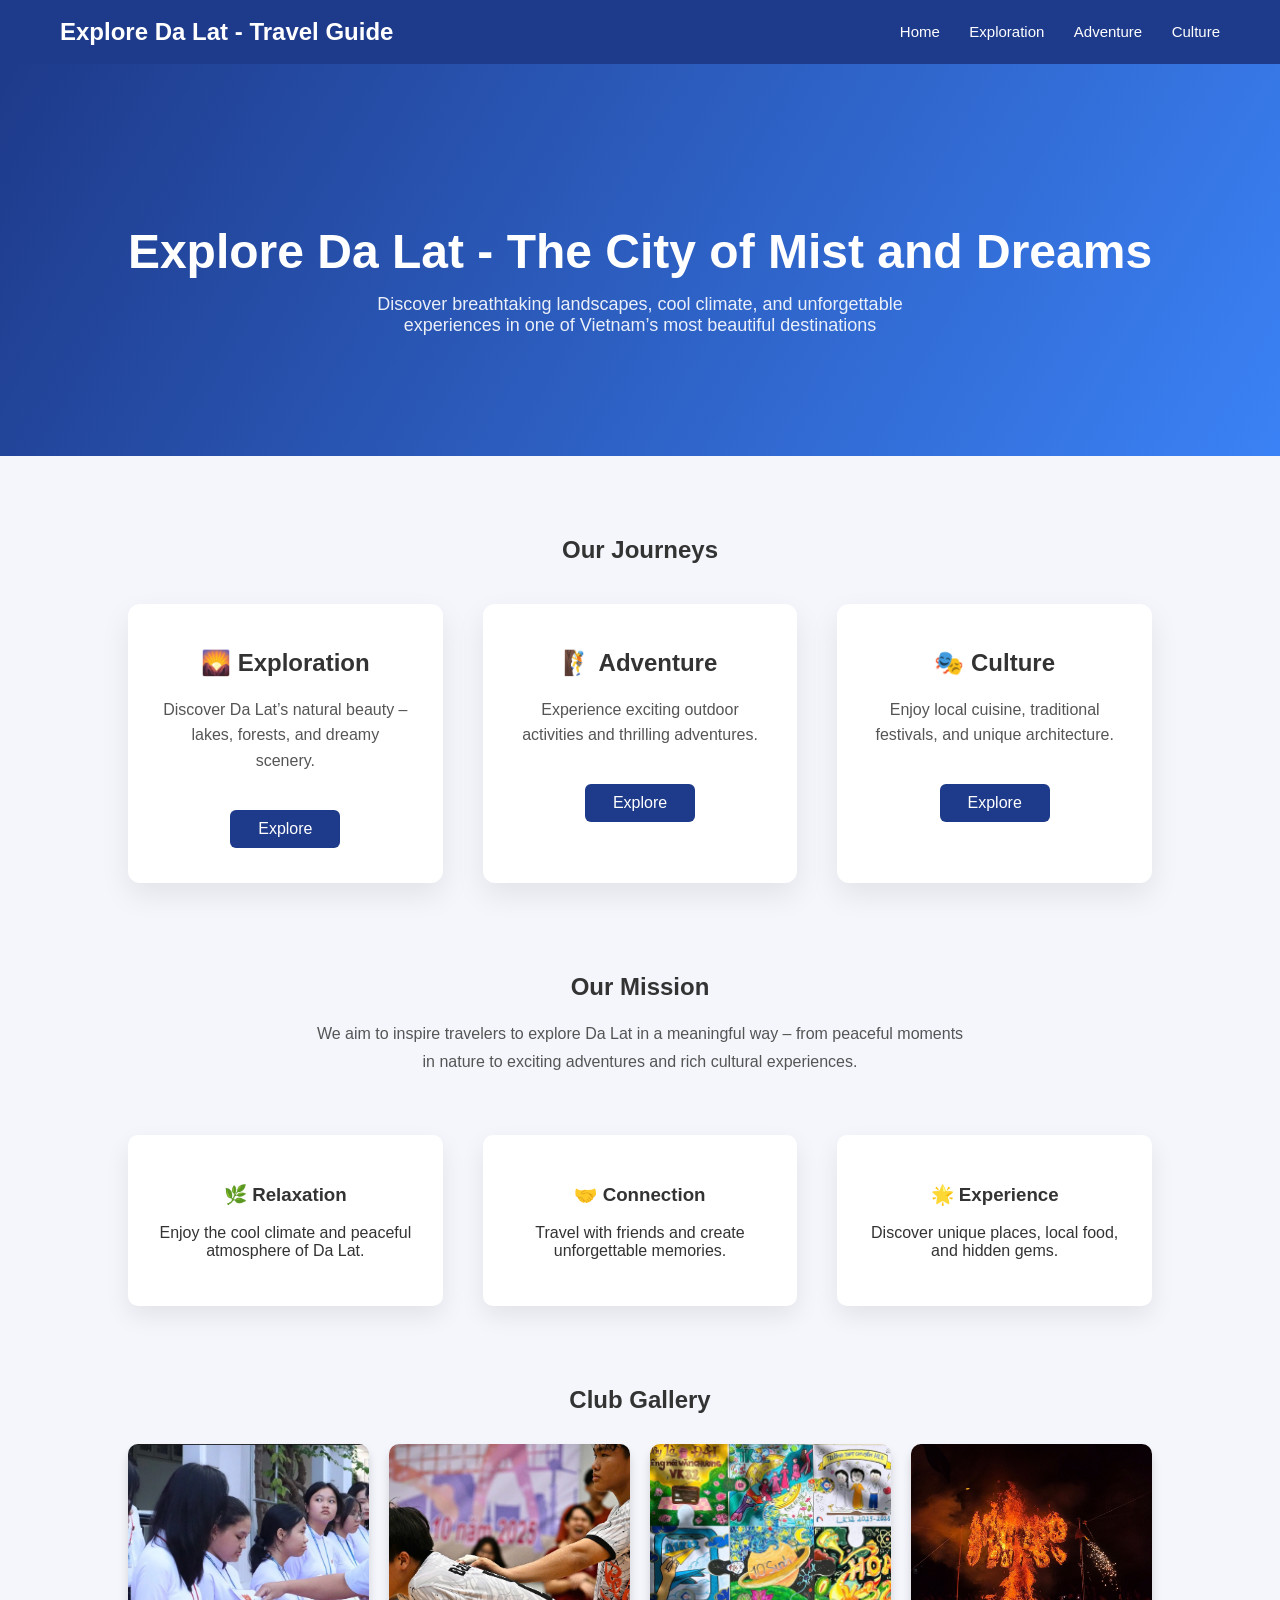
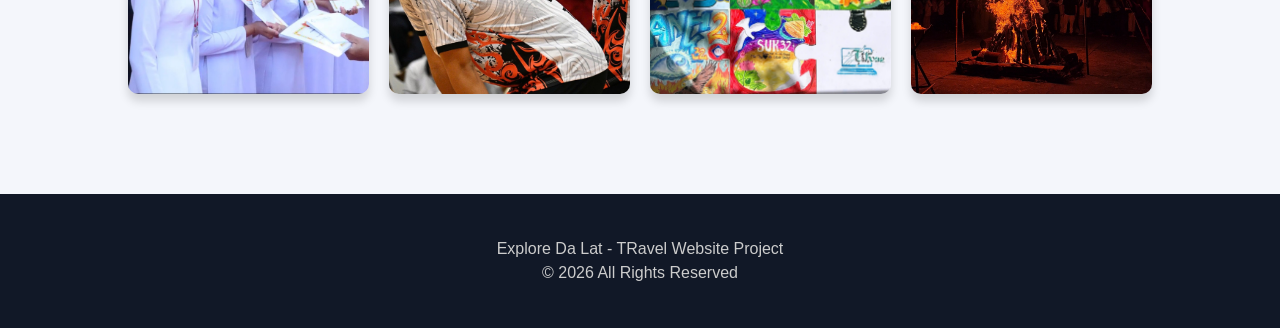
==== commit e900d291: "index.html" ====
--- a/index.html
+++ b/index.html
@@ -30,7 +30,7 @@
 <h1>Explore Da Lat - The City of Mist and Dreams</h1>
 
 <p>
-Discover breathtaking landscapes, cool climate, and unforgettable experiences in one of Vietnam’s most beautiful destinations.
+Discover breathtaking landscapes, cool climate, and unforgettable experiences in one of Vietnam’s most beautiful destinations
 </p>
 
 </section>
--- a/style.css
+++ b/style.css
@@ -130,7 +130,12 @@
 color:white;
 text-align:center;
 padding:120px 20px;}
-body[data-page="study"] .hero h1{font-size:46px;}
+body[data-page="study"] .hero h1{font-size:48px;
+margin-bottom:15px;}
+body[data-page="study"] .hero p{font-size:18px;
+opacity:0.9;
+max-width:600px;
+margin:auto;}
 body[data-page="study"] /* CONTAINER */
 
 .container{width:80%;
@@ -214,6 +219,12 @@
 color:white;
 text-align:center;
 padding:120px 20px;}
+body[data-page="sports"] .hero h1{font-size:48px;
+margin-bottom:15px;}
+body[data-page="sports"] .hero p{font-size:18px;
+opacity:0.9;
+max-width:600px;
+margin:auto;}
 body[data-page="sports"] .container{width:80%;margin:auto;margin-top:70px;}
 body[data-page="sports"] .clubs{display:flex;flex-wrap:wrap;gap:30px;}
 body[data-page="sports"] .club{background:white;
@@ -277,6 +288,12 @@
 color:white;
 text-align:center;
 padding:120px 20px;}
+body[data-page="art"] .hero h1{font-size:48px;
+margin-bottom:15px;}
+body[data-page="art"] .hero p{font-size:18px;
+opacity:0.9;
+max-width:600px;
+margin:auto;}
 body[data-page="art"] .container{width:80%;margin:auto;margin-top:70px;}
 body[data-page="art"] .clubs{display:flex;flex-wrap:wrap;gap:30px;}
 body[data-page="art"] .club{background:white;
